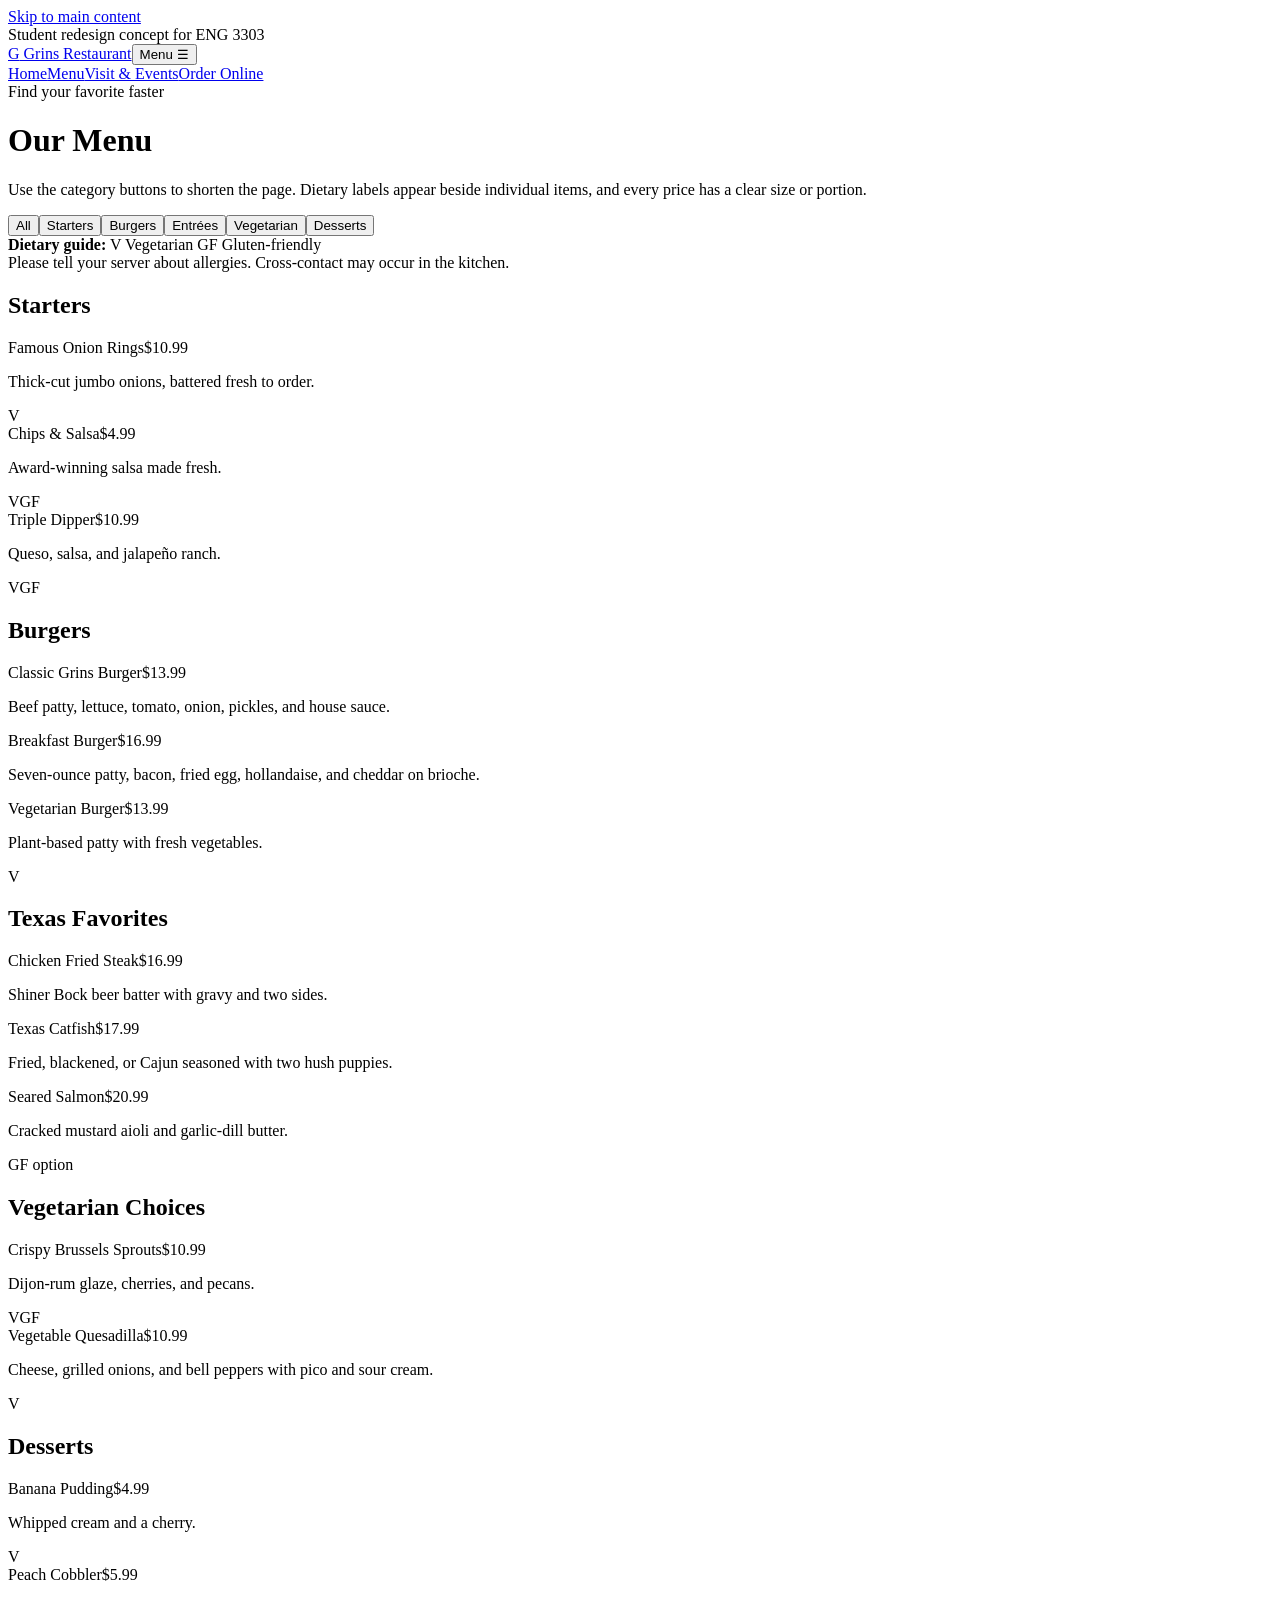
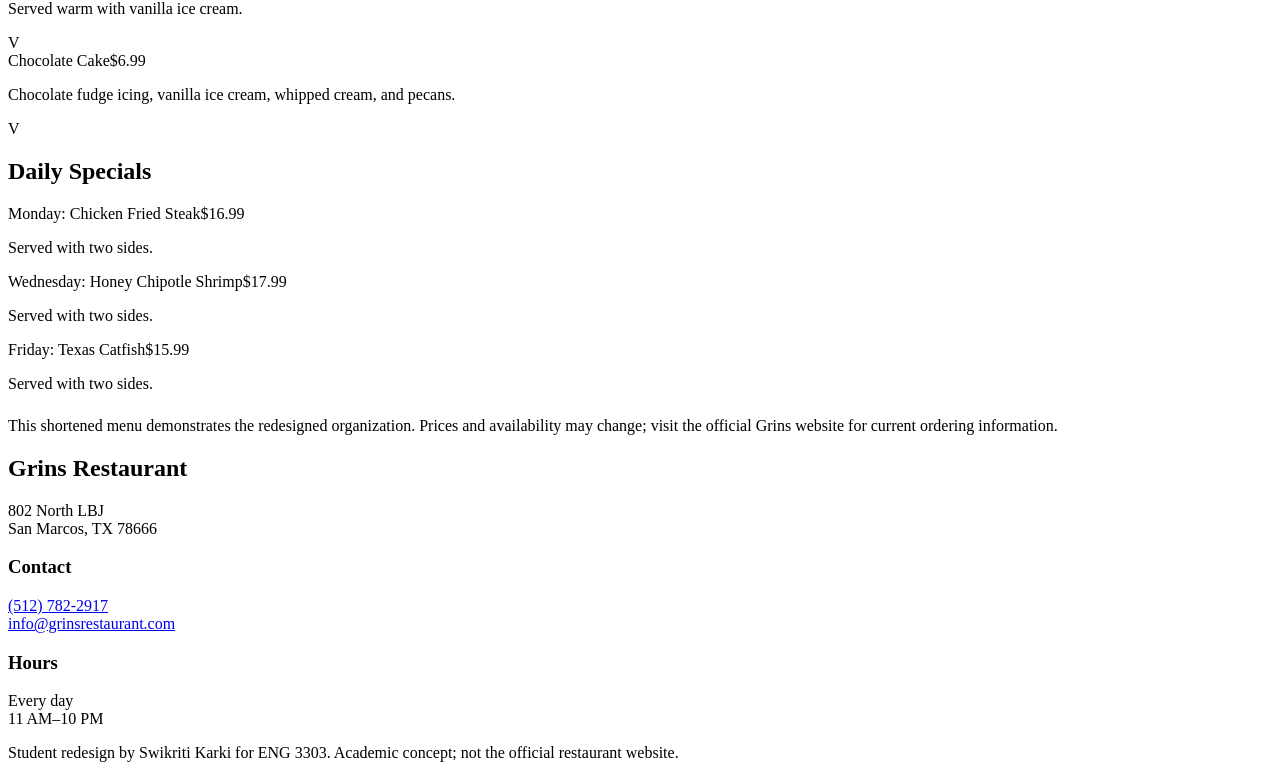
==== menu.html @ 56403dca "Add menu.html" ====
<!doctype html><html lang="en"><head><meta charset="utf-8"><meta name="viewport" content="width=device-width,initial-scale=1"><meta name="description" content="Organized sample menu for the Grins Restaurant student redesign."><title>Menu | Grins Restaurant Redesign</title><link rel="stylesheet" href="styles.css"></head><body><a class="skip" href="#main">Skip to main content</a><div class="top-note">Student redesign concept for ENG 3303</div><header class="site-header"><nav class="nav" aria-label="Main navigation"><a class="brand" href="index.html"><span class="brand-mark" aria-hidden="true">G</span> Grins Restaurant</a><button class="menu-toggle" aria-expanded="false" aria-controls="navlinks">Menu ☰</button><div class="nav-links" id="navlinks"><a href="index.html">Home</a><a href="menu.html" aria-current="page">Menu</a><a href="visit.html">Visit & Events</a><a class="btn" href="https://www.grinsrestaurant.com/" target="_blank" rel="noopener">Order Online</a></div></nav></header>
<main id="main"><header class="page-hero"><div><span class="eyebrow">Find your favorite faster</span><h1>Our Menu</h1><p>Use the category buttons to shorten the page. Dietary labels appear beside individual items, and every price has a clear size or portion.</p><div class="filters" aria-label="Filter menu categories"><button class="filter active" data-filter="all">All</button><button class="filter" data-filter="starters">Starters</button><button class="filter" data-filter="burgers">Burgers</button><button class="filter" data-filter="entrees">Entrées</button><button class="filter" data-filter="vegetarian">Vegetarian</button><button class="filter" data-filter="desserts">Desserts</button></div></div></header>
<section class="section"><div class="legend"><strong>Dietary guide:</strong> <span class="tag">V Vegetarian</span> <span class="tag gf">GF Gluten-friendly</span><br><span class="small">Please tell your server about allergies. Cross-contact may occur in the kitchen.</span></div><div class="menu-grid">
<article class="menu-category" data-category="starters vegetarian"><h2>Starters</h2><div class="menu-item"><div class="item-line"><span>Famous Onion Rings</span><span>$10.99</span></div><p>Thick-cut jumbo onions, battered fresh to order.</p><span class="tag">V</span></div><div class="menu-item"><div class="item-line"><span>Chips & Salsa</span><span>$4.99</span></div><p>Award-winning salsa made fresh.</p><span class="tag">V</span><span class="tag gf">GF</span></div><div class="menu-item"><div class="item-line"><span>Triple Dipper</span><span>$10.99</span></div><p>Queso, salsa, and jalapeño ranch.</p><span class="tag">V</span><span class="tag gf">GF</span></div></article>
<article class="menu-category" data-category="burgers"><h2>Burgers</h2><div class="menu-item"><div class="item-line"><span>Classic Grins Burger</span><span>$13.99</span></div><p>Beef patty, lettuce, tomato, onion, pickles, and house sauce.</p></div><div class="menu-item"><div class="item-line"><span>Breakfast Burger</span><span>$16.99</span></div><p>Seven-ounce patty, bacon, fried egg, hollandaise, and cheddar on brioche.</p></div><div class="menu-item"><div class="item-line"><span>Vegetarian Burger</span><span>$13.99</span></div><p>Plant-based patty with fresh vegetables.</p><span class="tag">V</span></div></article>
<article class="menu-category" data-category="entrees"><h2>Texas Favorites</h2><div class="menu-item"><div class="item-line"><span>Chicken Fried Steak</span><span>$16.99</span></div><p>Shiner Bock beer batter with gravy and two sides.</p></div><div class="menu-item"><div class="item-line"><span>Texas Catfish</span><span>$17.99</span></div><p>Fried, blackened, or Cajun seasoned with two hush puppies.</p></div><div class="menu-item"><div class="item-line"><span>Seared Salmon</span><span>$20.99</span></div><p>Cracked mustard aioli and garlic-dill butter.</p><span class="tag gf">GF option</span></div></article>
<article class="menu-category" data-category="vegetarian entrees"><h2>Vegetarian Choices</h2><div class="menu-item"><div class="item-line"><span>Crispy Brussels Sprouts</span><span>$10.99</span></div><p>Dijon-rum glaze, cherries, and pecans.</p><span class="tag">V</span><span class="tag gf">GF</span></div><div class="menu-item"><div class="item-line"><span>Vegetable Quesadilla</span><span>$10.99</span></div><p>Cheese, grilled onions, and bell peppers with pico and sour cream.</p><span class="tag">V</span></div></article>
<article class="menu-category" data-category="desserts vegetarian"><h2>Desserts</h2><div class="menu-item"><div class="item-line"><span>Banana Pudding</span><span>$4.99</span></div><p>Whipped cream and a cherry.</p><span class="tag">V</span></div><div class="menu-item"><div class="item-line"><span>Peach Cobbler</span><span>$5.99</span></div><p>Served warm with vanilla ice cream.</p><span class="tag">V</span></div><div class="menu-item"><div class="item-line"><span>Chocolate Cake</span><span>$6.99</span></div><p>Chocolate fudge icing, vanilla ice cream, whipped cream, and pecans.</p><span class="tag">V</span></div></article>
<article class="menu-category" data-category="entrees"><h2>Daily Specials</h2><div class="menu-item"><div class="item-line"><span>Monday: Chicken Fried Steak</span><span>$16.99</span></div><p>Served with two sides.</p></div><div class="menu-item"><div class="item-line"><span>Wednesday: Honey Chipotle Shrimp</span><span>$17.99</span></div><p>Served with two sides.</p></div><div class="menu-item"><div class="item-line"><span>Friday: Texas Catfish</span><span>$15.99</span></div><p>Served with two sides.</p></div></article></div><p class="small" style="margin-top:1.5rem">This shortened menu demonstrates the redesigned organization. Prices and availability may change; visit the official Grins website for current ordering information.</p></section></main>
<footer class="footer"><div class="footer-inner"><div><h2>Grins Restaurant</h2><p>802 North LBJ<br>San Marcos, TX 78666</p></div><div><h3>Contact</h3><p><a href="tel:+15127822917">(512) 782-2917</a><br><a href="mailto:info@grinsrestaurant.com">info@grinsrestaurant.com</a></p></div><div><h3>Hours</h3><p>Every day<br>11 AM–10 PM</p></div></div><div class="footer-note">Student redesign by Swikriti Karki for ENG 3303. Academic concept; not the official restaurant website.</div></footer><script src="script.js"></script></body></html>
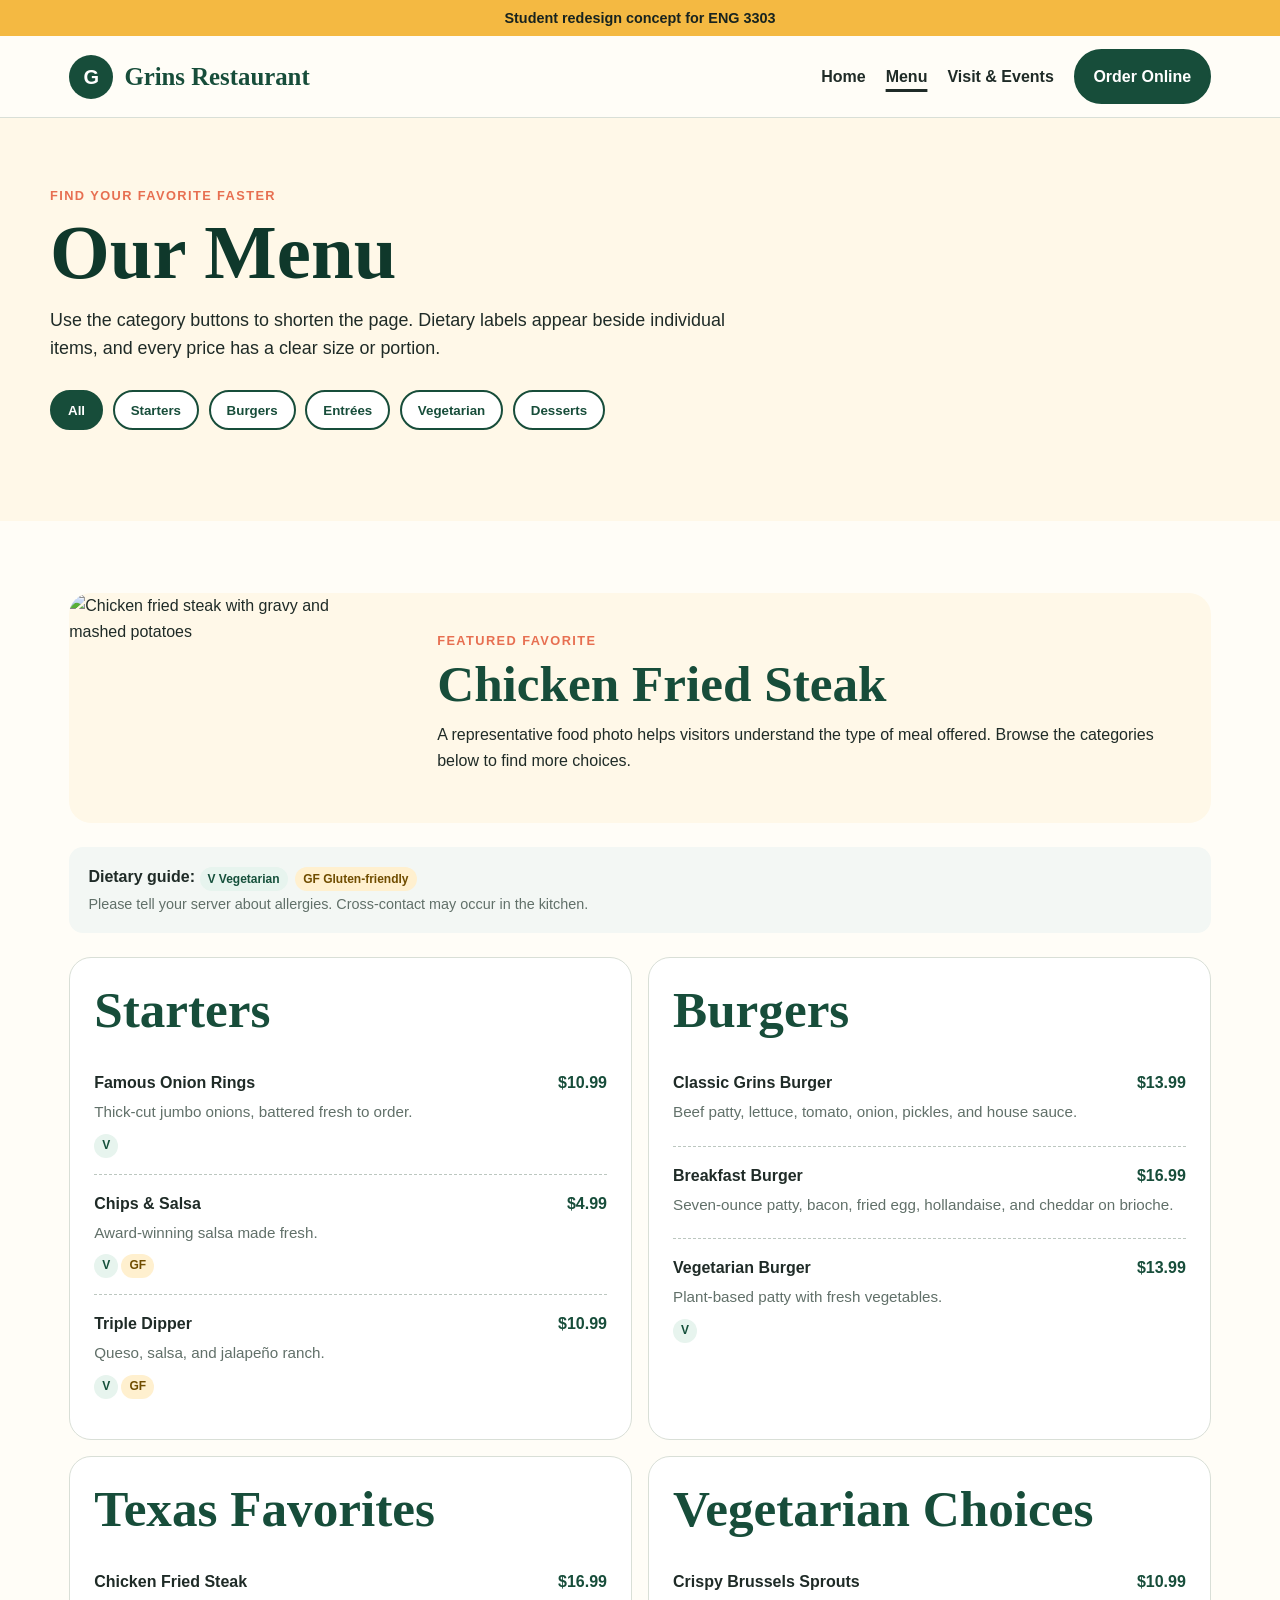
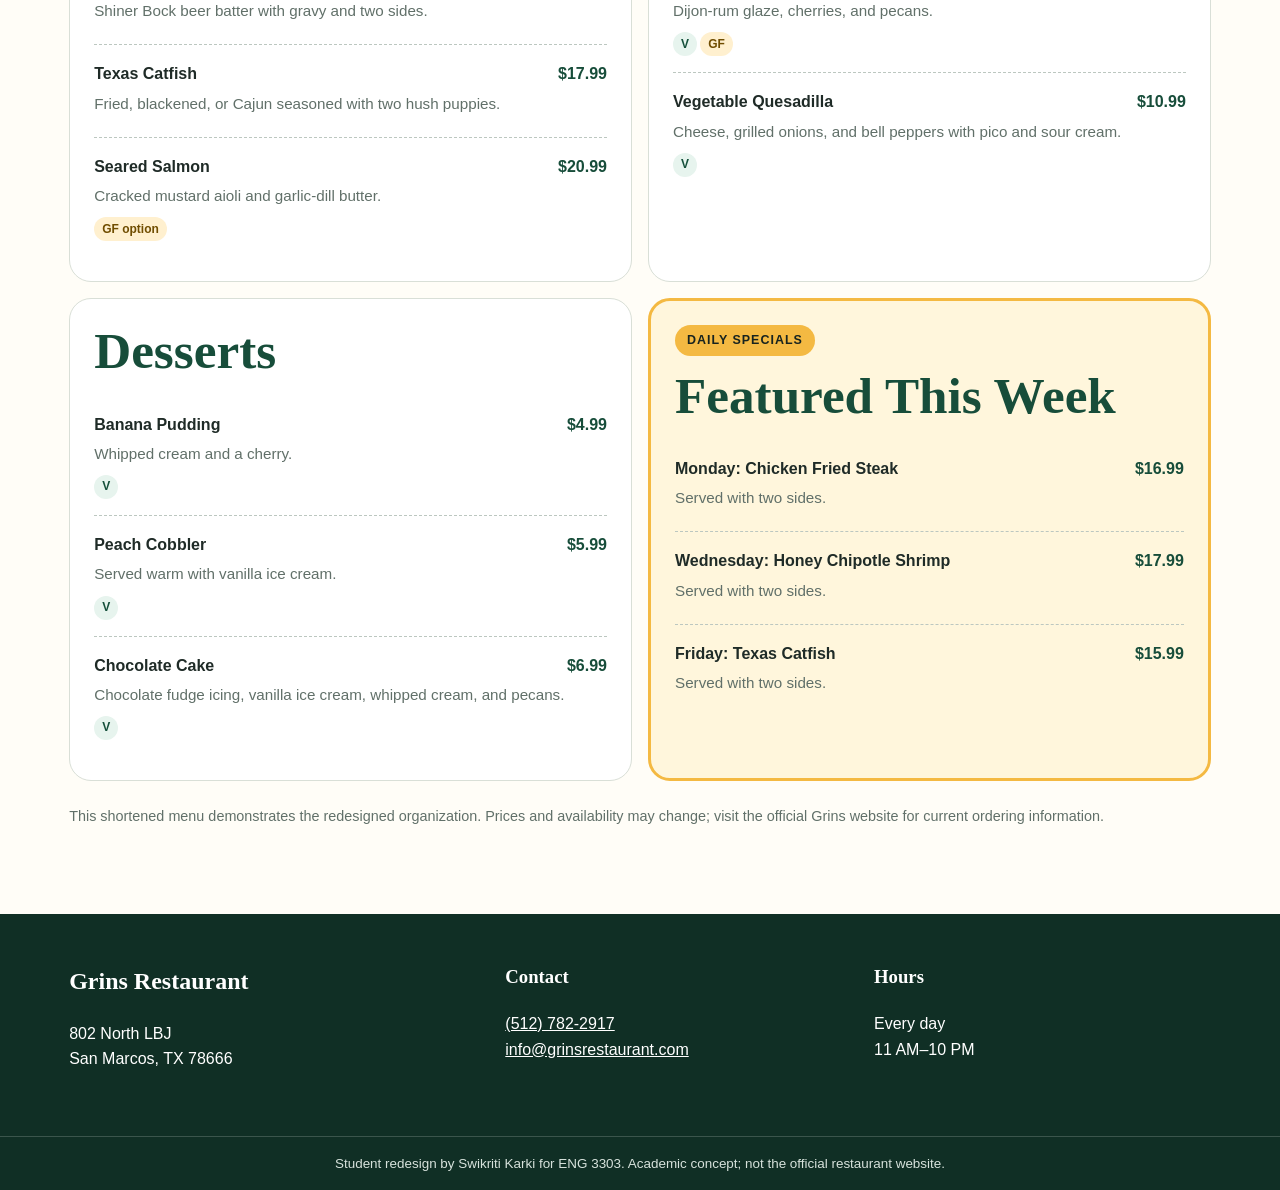
==== commit e58310b5: "Update final redesign after peer review" ====
--- a/menu.html
+++ b/menu.html
@@ -1,10 +1,10 @@
 <!doctype html><html lang="en"><head><meta charset="utf-8"><meta name="viewport" content="width=device-width,initial-scale=1"><meta name="description" content="Organized sample menu for the Grins Restaurant student redesign."><title>Menu | Grins Restaurant Redesign</title><link rel="stylesheet" href="styles.css"></head><body><a class="skip" href="#main">Skip to main content</a><div class="top-note">Student redesign concept for ENG 3303</div><header class="site-header"><nav class="nav" aria-label="Main navigation"><a class="brand" href="index.html"><span class="brand-mark" aria-hidden="true">G</span> Grins Restaurant</a><button class="menu-toggle" aria-expanded="false" aria-controls="navlinks">Menu ☰</button><div class="nav-links" id="navlinks"><a href="index.html">Home</a><a href="menu.html" aria-current="page">Menu</a><a href="visit.html">Visit & Events</a><a class="btn" href="https://www.grinsrestaurant.com/" target="_blank" rel="noopener">Order Online</a></div></nav></header>
 <main id="main"><header class="page-hero"><div><span class="eyebrow">Find your favorite faster</span><h1>Our Menu</h1><p>Use the category buttons to shorten the page. Dietary labels appear beside individual items, and every price has a clear size or portion.</p><div class="filters" aria-label="Filter menu categories"><button class="filter active" data-filter="all">All</button><button class="filter" data-filter="starters">Starters</button><button class="filter" data-filter="burgers">Burgers</button><button class="filter" data-filter="entrees">Entrées</button><button class="filter" data-filter="vegetarian">Vegetarian</button><button class="filter" data-filter="desserts">Desserts</button></div></div></header>
-<section class="section"><div class="legend"><strong>Dietary guide:</strong> <span class="tag">V Vegetarian</span> <span class="tag gf">GF Gluten-friendly</span><br><span class="small">Please tell your server about allergies. Cross-contact may occur in the kitchen.</span></div><div class="menu-grid">
+<section class="section"><div class="menu-photo-strip"><img src="https://static.spotapps.co/spots/8b/108c0e6e6f499699d4ed6dbb60632a/full" alt="Chicken fried steak with gravy and mashed potatoes" loading="lazy"><div><span class="eyebrow">Featured favorite</span><h2>Chicken Fried Steak</h2><p>A representative food photo helps visitors understand the type of meal offered. Browse the categories below to find more choices.</p></div></div><div class="legend"><strong>Dietary guide:</strong> <span class="tag">V Vegetarian</span> <span class="tag gf">GF Gluten-friendly</span><br><span class="small">Please tell your server about allergies. Cross-contact may occur in the kitchen.</span></div><div class="menu-grid">
 <article class="menu-category" data-category="starters vegetarian"><h2>Starters</h2><div class="menu-item"><div class="item-line"><span>Famous Onion Rings</span><span>$10.99</span></div><p>Thick-cut jumbo onions, battered fresh to order.</p><span class="tag">V</span></div><div class="menu-item"><div class="item-line"><span>Chips & Salsa</span><span>$4.99</span></div><p>Award-winning salsa made fresh.</p><span class="tag">V</span><span class="tag gf">GF</span></div><div class="menu-item"><div class="item-line"><span>Triple Dipper</span><span>$10.99</span></div><p>Queso, salsa, and jalapeño ranch.</p><span class="tag">V</span><span class="tag gf">GF</span></div></article>
 <article class="menu-category" data-category="burgers"><h2>Burgers</h2><div class="menu-item"><div class="item-line"><span>Classic Grins Burger</span><span>$13.99</span></div><p>Beef patty, lettuce, tomato, onion, pickles, and house sauce.</p></div><div class="menu-item"><div class="item-line"><span>Breakfast Burger</span><span>$16.99</span></div><p>Seven-ounce patty, bacon, fried egg, hollandaise, and cheddar on brioche.</p></div><div class="menu-item"><div class="item-line"><span>Vegetarian Burger</span><span>$13.99</span></div><p>Plant-based patty with fresh vegetables.</p><span class="tag">V</span></div></article>
 <article class="menu-category" data-category="entrees"><h2>Texas Favorites</h2><div class="menu-item"><div class="item-line"><span>Chicken Fried Steak</span><span>$16.99</span></div><p>Shiner Bock beer batter with gravy and two sides.</p></div><div class="menu-item"><div class="item-line"><span>Texas Catfish</span><span>$17.99</span></div><p>Fried, blackened, or Cajun seasoned with two hush puppies.</p></div><div class="menu-item"><div class="item-line"><span>Seared Salmon</span><span>$20.99</span></div><p>Cracked mustard aioli and garlic-dill butter.</p><span class="tag gf">GF option</span></div></article>
 <article class="menu-category" data-category="vegetarian entrees"><h2>Vegetarian Choices</h2><div class="menu-item"><div class="item-line"><span>Crispy Brussels Sprouts</span><span>$10.99</span></div><p>Dijon-rum glaze, cherries, and pecans.</p><span class="tag">V</span><span class="tag gf">GF</span></div><div class="menu-item"><div class="item-line"><span>Vegetable Quesadilla</span><span>$10.99</span></div><p>Cheese, grilled onions, and bell peppers with pico and sour cream.</p><span class="tag">V</span></div></article>
 <article class="menu-category" data-category="desserts vegetarian"><h2>Desserts</h2><div class="menu-item"><div class="item-line"><span>Banana Pudding</span><span>$4.99</span></div><p>Whipped cream and a cherry.</p><span class="tag">V</span></div><div class="menu-item"><div class="item-line"><span>Peach Cobbler</span><span>$5.99</span></div><p>Served warm with vanilla ice cream.</p><span class="tag">V</span></div><div class="menu-item"><div class="item-line"><span>Chocolate Cake</span><span>$6.99</span></div><p>Chocolate fudge icing, vanilla ice cream, whipped cream, and pecans.</p><span class="tag">V</span></div></article>
-<article class="menu-category" data-category="entrees"><h2>Daily Specials</h2><div class="menu-item"><div class="item-line"><span>Monday: Chicken Fried Steak</span><span>$16.99</span></div><p>Served with two sides.</p></div><div class="menu-item"><div class="item-line"><span>Wednesday: Honey Chipotle Shrimp</span><span>$17.99</span></div><p>Served with two sides.</p></div><div class="menu-item"><div class="item-line"><span>Friday: Texas Catfish</span><span>$15.99</span></div><p>Served with two sides.</p></div></article></div><p class="small" style="margin-top:1.5rem">This shortened menu demonstrates the redesigned organization. Prices and availability may change; visit the official Grins website for current ordering information.</p></section></main>
+<article class="menu-category daily-special-card" data-category="entrees"><span class="specials-badge">Daily specials</span><h2>Featured This Week</h2><div class="menu-item"><div class="item-line"><span>Monday: Chicken Fried Steak</span><span>$16.99</span></div><p>Served with two sides.</p></div><div class="menu-item"><div class="item-line"><span>Wednesday: Honey Chipotle Shrimp</span><span>$17.99</span></div><p>Served with two sides.</p></div><div class="menu-item"><div class="item-line"><span>Friday: Texas Catfish</span><span>$15.99</span></div><p>Served with two sides.</p></div></article></div><p class="small" style="margin-top:1.5rem">This shortened menu demonstrates the redesigned organization. Prices and availability may change; visit the official Grins website for current ordering information.</p></section></main>
 <footer class="footer"><div class="footer-inner"><div><h2>Grins Restaurant</h2><p>802 North LBJ<br>San Marcos, TX 78666</p></div><div><h3>Contact</h3><p><a href="tel:+15127822917">(512) 782-2917</a><br><a href="mailto:info@grinsrestaurant.com">info@grinsrestaurant.com</a></p></div><div><h3>Hours</h3><p>Every day<br>11 AM–10 PM</p></div></div><div class="footer-note">Student redesign by Swikriti Karki for ENG 3303. Academic concept; not the official restaurant website.</div></footer><script src="script.js"></script></body></html>
--- a/styles.css
+++ b/styles.css
@@ -0,0 +1,23 @@
+:root{--pine:#174d3a;--pine2:#0f382b;--cream:#fff8e8;--paper:#fffdf7;--gold:#f4b942;--coral:#e76f51;--ink:#1f2b27;--muted:#617069;--line:#d9dfd7;--white:#fff;--focus:#135fd1}
+*{box-sizing:border-box}html{scroll-behavior:smooth}body{margin:0;background:var(--paper);color:var(--ink);font-family:Arial,Helvetica,sans-serif;line-height:1.55}a{color:inherit}.skip{position:absolute;left:-9999px;top:8px;background:#fff;color:#000;padding:.7rem 1rem;z-index:100}.skip:focus{left:8px}.top-note{background:var(--gold);color:#17231f;text-align:center;padding:.42rem 1rem;font-weight:700;font-size:.9rem}.site-header{position:sticky;top:0;z-index:20;background:rgba(255,253,247,.97);border-bottom:1px solid var(--line);backdrop-filter:blur(10px)}.nav{max-width:1180px;margin:auto;min-height:76px;padding:.8rem 1.2rem;display:flex;align-items:center;justify-content:space-between;gap:1rem}.brand{text-decoration:none;display:flex;align-items:center;gap:.7rem;font-family:Georgia,serif;font-weight:800;font-size:1.55rem;color:var(--pine)}.brand-mark{display:grid;place-items:center;background:var(--pine);color:#fff;border-radius:50%;width:44px;height:44px;font-family:Arial,sans-serif;font-size:1.25rem}.nav-links{display:flex;align-items:center;gap:1.25rem}.nav-links a{text-decoration:none;font-weight:700}.nav-links a[aria-current=page],.nav-links a:hover{text-decoration:underline;text-decoration-thickness:3px;text-underline-offset:7px}.btn{display:inline-flex;align-items:center;justify-content:center;gap:.35rem;padding:.78rem 1.1rem;border-radius:999px;background:var(--pine);color:#fff;text-decoration:none;font-weight:800;border:2px solid var(--pine);cursor:pointer}.btn:hover{background:var(--pine2)}.btn.alt{background:var(--gold);border-color:var(--gold);color:#17231f}.btn.ghost{background:transparent;color:var(--pine)}button:focus-visible,a:focus-visible,input:focus-visible{outline:4px solid var(--focus);outline-offset:3px}.menu-toggle{display:none;border:2px solid var(--pine);background:#fff;border-radius:10px;padding:.6rem;font-weight:800}.hero{background:var(--cream);overflow:hidden}.hero-inner{max-width:1180px;margin:auto;display:grid;grid-template-columns:1.05fr .95fr;align-items:center;gap:3rem;padding:4.5rem 1.2rem}.eyebrow{display:inline-block;color:var(--coral);font-weight:900;text-transform:uppercase;letter-spacing:.11em;font-size:.8rem}.hero h1,.page-hero h1{font-family:Georgia,serif;color:var(--pine2);font-size:clamp(2.7rem,6vw,5.4rem);line-height:.96;margin:.55rem 0 1rem}.hero p{max-width:620px;font-size:1.15rem}.hero-actions{display:flex;flex-wrap:wrap;gap:.7rem;margin:1.6rem 0}.quick-info{display:flex;flex-wrap:wrap;gap:.75rem 1.5rem;padding:0;margin:1.5rem 0 0;list-style:none;font-weight:700}.food-art{position:relative;min-height:460px;background:var(--pine);border-radius:42% 58% 34% 66% / 48% 32% 68% 52%;box-shadow:22px 22px 0 var(--gold);display:grid;place-items:center}.plate{width:310px;height:310px;border-radius:50%;background:#fff;border:20px solid #e8e4d9;display:grid;place-items:center;transform:rotate(-8deg);box-shadow:0 20px 40px #09231a80}.burger{font-size:9rem;filter:drop-shadow(0 12px 5px #0003)}.section{max-width:1180px;margin:auto;padding:4.5rem 1.2rem}.section h2{font-family:Georgia,serif;color:var(--pine);font-size:clamp(2rem,4vw,3.2rem);line-height:1.1;margin:.3rem 0 1rem}.section-intro{max-width:720px;color:var(--muted);font-size:1.08rem}.cards{display:grid;grid-template-columns:repeat(3,1fr);gap:1rem;margin-top:2rem}.card{background:#fff;border:1px solid var(--line);border-radius:22px;padding:1.5rem;box-shadow:0 10px 30px #1434270c}.card .icon{font-size:2.25rem}.card h3{margin:.5rem 0;color:var(--pine);font-size:1.25rem}.band{background:var(--pine);color:#fff}.band .section{display:grid;grid-template-columns:1fr 1fr;gap:3rem;align-items:center}.band h2{color:#fff}.special-list{display:grid;gap:.7rem}.special{display:flex;justify-content:space-between;gap:1rem;padding:1rem;border-radius:14px;background:#ffffff12;border:1px solid #ffffff30}.special strong{color:#ffe29b}.history{display:grid;grid-template-columns:.8fr 1.2fr;gap:2rem;align-items:center}.history-art{background:var(--coral);color:#fff;min-height:330px;border-radius:28px;padding:2rem;display:flex;flex-direction:column;justify-content:flex-end;position:relative;overflow:hidden}.history-art:before{content:'1975';position:absolute;top:-1rem;right:-.3rem;font:900 8rem Georgia,serif;color:#ffffff24}.history-art span{font:700 1.4rem Georgia,serif}.page-hero{background:var(--cream);padding:4rem 1.2rem}.page-hero>div{max-width:1180px;margin:auto}.page-hero h1{font-size:clamp(2.7rem,6vw,4.8rem)}.page-hero p{max-width:700px;font-size:1.12rem}.filters{display:flex;flex-wrap:wrap;gap:.6rem;margin:1.7rem 0}.filter{border:2px solid var(--pine);background:#fff;color:var(--pine);border-radius:999px;padding:.65rem 1rem;font-weight:800;cursor:pointer}.filter.active,.filter:hover{background:var(--pine);color:#fff}.menu-grid{display:grid;grid-template-columns:repeat(2,1fr);gap:1rem}.menu-category{background:#fff;border:1px solid var(--line);border-radius:22px;padding:1.5rem}.menu-category h2{font-family:Georgia,serif;color:var(--pine);margin-top:0}.menu-item{padding:1rem 0;border-top:1px dashed #bcc7c0}.menu-item:first-of-type{border-top:0}.item-line{display:flex;justify-content:space-between;gap:1rem;font-weight:800}.item-line span:last-child{white-space:nowrap;color:var(--pine)}.menu-item p{margin:.3rem 0;color:var(--muted);font-size:.95rem}.tag{display:inline-block;background:#e7f4ee;color:#15503b;border-radius:999px;padding:.15rem .5rem;margin:.25rem .2rem 0 0;font-size:.75rem;font-weight:800}.tag.gf{background:#fff0cf;color:#704d00}.legend{background:#f3f7f4;padding:1rem 1.2rem;border-radius:14px;margin-bottom:1.5rem}.two-col{display:grid;grid-template-columns:1fr 1fr;gap:1.2rem}.info-panel{border-radius:22px;padding:1.7rem;background:#fff;border:1px solid var(--line)}.info-panel h2{font-family:Georgia,serif;color:var(--pine);margin-top:0}.event{display:grid;grid-template-columns:82px 1fr;gap:1rem;padding:1.1rem 0;border-top:1px solid var(--line)}.event-date{background:var(--gold);border-radius:14px;text-align:center;padding:.65rem .3rem;font-weight:900}.map{min-height:310px;border-radius:22px;background:linear-gradient(135deg,#dcebdc,#f7e7ae);position:relative;display:grid;place-items:center;overflow:hidden}.map:before,.map:after{content:'';position:absolute;width:120%;height:18px;background:#fff8;transform:rotate(25deg)}.map:after{transform:rotate(-35deg)}.pin{position:relative;z-index:2;background:var(--coral);color:#fff;border-radius:50% 50% 50% 0;width:70px;height:70px;transform:rotate(-45deg);display:grid;place-items:center;box-shadow:0 8px 20px #0003}.pin span{transform:rotate(45deg);font-size:1.5rem}.access-box{margin-top:1.2rem;background:#eef5f1;border-left:6px solid var(--pine);padding:1rem 1.2rem}.footer{background:#102f25;color:#fff}.footer-inner{max-width:1180px;margin:auto;padding:3rem 1.2rem;display:grid;grid-template-columns:1.2fr 1fr 1fr;gap:2rem}.footer h2,.footer h3{font-family:Georgia,serif}.footer a{color:#fff}.footer-note{border-top:1px solid #ffffff2e;text-align:center;padding:1rem;font-size:.84rem;color:#d7e2dc}.small{font-size:.9rem;color:var(--muted)}
+@media(max-width:800px){.menu-toggle{display:block}.nav-links{display:none;position:absolute;top:76px;left:0;right:0;background:#fff;padding:1.2rem;flex-direction:column;align-items:stretch;border-bottom:1px solid var(--line)}.nav-links.open{display:flex}.hero-inner,.band .section,.history,.two-col{grid-template-columns:1fr}.hero-inner{padding-top:3rem}.food-art{min-height:340px}.plate{width:240px;height:240px}.burger{font-size:7rem}.cards,.menu-grid{grid-template-columns:1fr}.footer-inner{grid-template-columns:1fr}.band .section{gap:1.5rem}}
+@media(prefers-reduced-motion:reduce){html{scroll-behavior:auto}*,*:before,*:after{animation:none!important;transition:none!important}}
+
+/* Peer review revisions */
+body{line-height:1.6}h1,h2,h3,p{margin-top:0}
+.hero-photo{margin:0;position:relative;min-height:460px;border-radius:34px;overflow:hidden;box-shadow:22px 22px 0 var(--gold)}
+.hero-photo img{width:100%;height:460px;object-fit:cover;display:block}
+.hero-photo figcaption{position:absolute;left:1rem;right:1rem;bottom:1rem;background:#102f25e8;color:#fff;padding:.8rem 1rem;border-radius:12px;font-weight:800}
+.specials-band{border-top:10px solid var(--gold);border-bottom:10px solid var(--gold);background:linear-gradient(135deg,var(--pine2),var(--pine))}
+.specials-badge{display:inline-block;background:var(--gold);color:#17231f;border-radius:999px;padding:.35rem .75rem;margin-bottom:.7rem;font-weight:900;text-transform:uppercase;letter-spacing:.08em;font-size:.78rem}
+.special{background:#fff;color:var(--ink);border-left:7px solid var(--coral);box-shadow:0 8px 18px #071a142b}
+.special strong{color:var(--pine)}
+.photo-grid{display:grid;grid-template-columns:repeat(3,1fr);gap:1rem;margin-top:2rem}
+.photo-grid figure{margin:0;background:#fff;border:1px solid var(--line);border-radius:20px;overflow:hidden;box-shadow:0 10px 30px #14342712}
+.photo-grid img{width:100%;height:250px;object-fit:cover;display:block}
+.photo-grid figcaption{padding:1rem;font-weight:800;color:var(--pine)}
+.menu-photo-strip{display:grid;grid-template-columns:320px 1fr;gap:1.5rem;align-items:center;background:var(--cream);border-radius:22px;overflow:hidden;margin-bottom:1.5rem}
+.menu-photo-strip img{width:100%;height:230px;object-fit:cover;display:block}
+.menu-photo-strip>div{padding:1.5rem}.menu-photo-strip h2{margin:.25rem 0 .6rem}
+.daily-special-card{background:#fff6dc;border:3px solid var(--gold)}
+@media(max-width:800px){.hero-photo{min-height:320px;box-shadow:12px 12px 0 var(--gold)}.hero-photo img{height:320px}.photo-grid,.menu-photo-strip{grid-template-columns:1fr}.photo-grid img{height:230px}.menu-photo-strip img{height:220px}}
